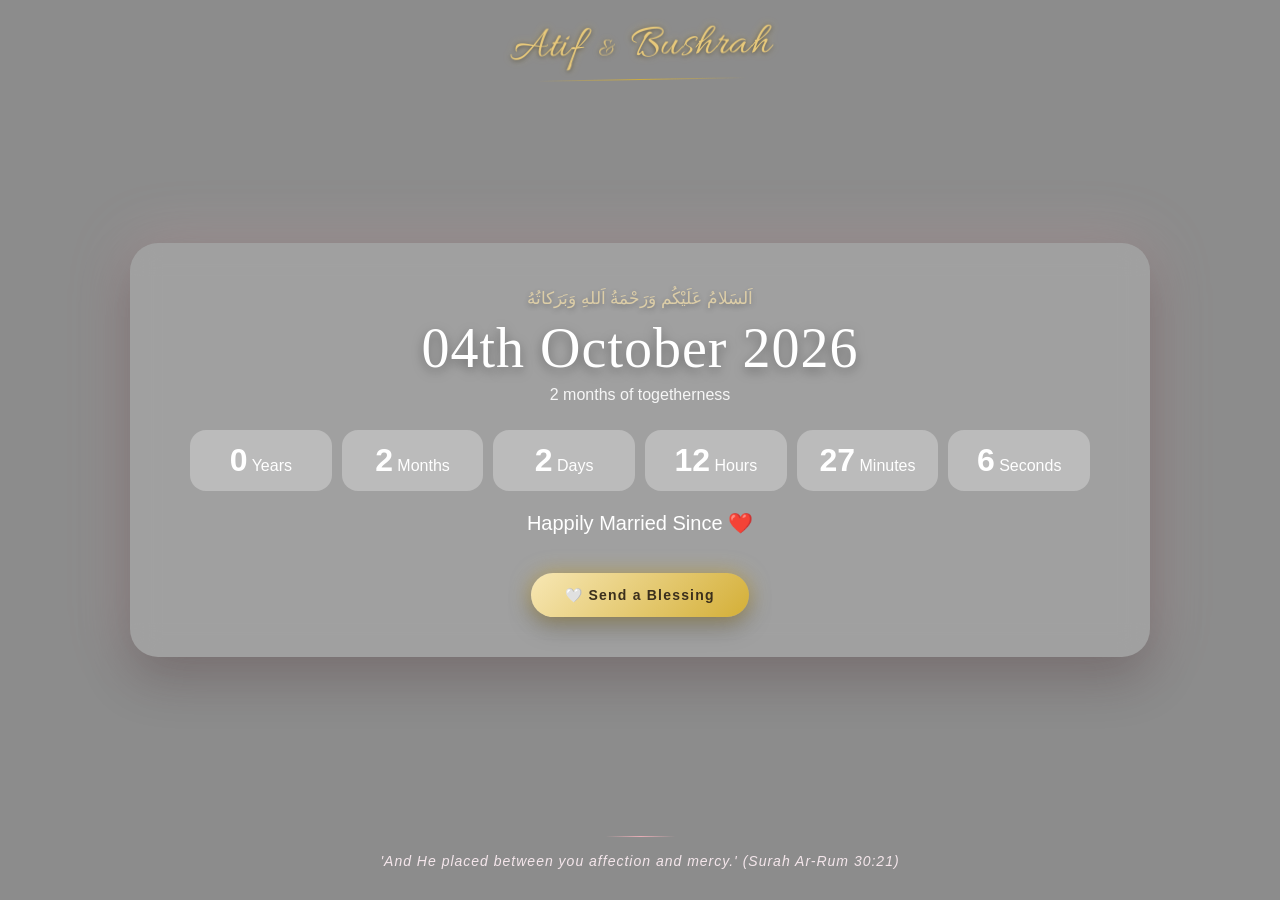
==== index.html @ 03820f4f "Add files via upload" ====
<!doctype html><html lang=en><head><meta charset=UTF-8><title>Atif & Bushrah Wedding</title><meta name=viewport content="width=device-width,initial-scale=1"><link rel=stylesheet href=style.css><link href="https://fonts.googleapis.com/css2?family=Allura&display=swap" rel=stylesheet><link rel=preload href=assets/img1.jpeg as=image><link rel=preload href=assets/img2.jpeg as=image><link rel=preload href=assets/img3.jpeg as=image><link rel=preload href=assets/img4.jpeg as=image></head><body><div class=floating-hearts></div><div class=floating-date>Atif <span class=amp>&</span> Bushrah</div><div class=wedding-wrapper><div class=bg-slider></div><div class=overlay></div><div class=content><div class=card><div class=welcome id=salamText>اَلسَلامُ عَلَيْكُم وَرَحْمَةُ اَللهِ وَبَرَكاتُهُ</div><audio id=salamAudio preload=none><source src=assets/salam.mp3 type=audio/mpeg></audio><div class=names>04th October 2026</div><div class=subtitle id=dynamicSubtitle>Counting down to our big day</div><div class=timer><div class=time-box><span id=years>0</span><label> Years</label></div><div class=time-box><span id=months>0</span><label> Months</label></div><div class=time-box><span id=days>0</span><label> Days</label></div><div class=time-box><span id=hours>0</span><label> Hours</label></div><div class=time-box><span id=minutes>0</span><label> Minutes</label></div><div class=time-box><span id=seconds>0</span><label> Seconds</label></div></div><div class=message id=message></div><div class=anniversary id=anniversary></div><button class=blessing-btn onclick=openBlessingModal()>🤍 Send a Blessing</button><div class=blessing-msg id=blessingMsg></div></div></div><div class=dua id=dua></div></div><script>const weddingDate = new Date(Date.UTC(2026, 9, 3, 18, 30, 0)).getTime();</script><script src=script.js></script><div id=easterEggModal class=easter-modal><div class=easter-header-outside><h2>✨ Oh! You found our secret! ✨</h2><p class=easter-subtitle>A special memory just for us</p></div><div class=easter-modal-content><div class=heart-float-animation></div><div class=easter-question-box><div class=question-icon>💝</div><p class=easter-question>"What is the first gift I gave to Bushrah?"</p><div class=question-hint>(Hint: It was not expensive, but it came straight from my heart.)</div></div><div class=answer-section><input id=easterAnswer placeholder="Type your answer here..." autocomplete=off spellcheck=false><div class=answer-underline></div></div><button id=submitEasterAnswer class=romantic-btn><span class=btn-text>Unlock Our Story</span> <span class=btn-heart>💖</span></button><div id=easterFeedback class=feedback></div></div><div class=easter-footer-outside><p class=love-note>This memory is like a flower - it grows more beautiful with time</p></div></div><div id=storyPage class=story-page><div class=story-bg-animation></div><div class=floating-roses></div><div class=love-beams></div><button class=back-to-home onclick=goBackToMain()><span>← Back to Countdown</span><div class=heart-trail></div></button><div class=story-container><div class=story-header><div class=lovebirds><span class=lovebird-left>🕊️</span><h1 class=story-title>Our Love Story</h1><span class=lovebird-right>🕊️</span></div><p class=story-subtitle>Atif & Bushrah • Forever Begins Here</p></div><div class=timeline-start><div class=timeline-heart>💖</div><div class=start-date>Our Journey Started</div></div><div class=together-date-display><div class=date-box><div class=date-label>Together Since</div><div class=date-main>01<sup>st</sup> August, 2023</div><div class=date-romantic>The day our hearts found home</div></div><div class=love-timer><div class=timer-title>Building Forever, One Moment at a Time</div><div class=timer-display><div class=time-unit><span id=togetherYears class=time-number>0</span> <span class=time-label>Years</span></div><div class=time-separator>&</div><div class=time-unit><span id=togetherMonths class=time-number>0</span> <span class=time-label>Months</span></div><div class=time-separator>•</div><div class=time-unit><span id=togetherDays class=time-number>0</span> <span class=time-label>Days</span></div></div></div></div><div class=memories-timeline><div class="timeline-item first-meeting"><div class=timeline-dot></div><div class=timeline-content><div class=memory-date>August 2023</div><div class=memory-title>The First "Hello"</div><div class=memory-desc>Our story began with a simple message that changed everything.</div><div class=memory-tag>💌 Chapter 1</div></div></div><div class="timeline-item first-gift"><div class=timeline-dot></div><div class=timeline-content><div class=memory-date>August 2023</div><div class=memory-title>The First Gift</div><div class=memory-desc>An eternal rose sealed at the beginning of something big.</div><div class=memory-tag>🌸 Our Secret</div></div></div><div class="timeline-item special-moment"><div class=timeline-dot></div><div class=timeline-content><div class=memory-date>October 2024</div><div class=memory-title>First Yes</div><div class=memory-desc>Her family opened their hearts to me.</div><div class=memory-tag>🌱 Beginning</div></div></div><div class="timeline-item promise"><div class=timeline-dot></div><div class=timeline-content><div class=memory-date>October 2024</div><div class=memory-title>Together We Were Chosen</div><div class=memory-desc>My family welcomed her with warmth.</div><div class=memory-tag>🤍 Acceptance</div></div></div><div class="timeline-item promise"><div class=timeline-dot></div><div class=timeline-content><div class=memory-date>November 2024</div><div class=memory-title>Promises Aligned</div><div class=memory-desc>Two families met, one path was agreed.</div><div class=memory-tag>🔗 Commitment</div></div></div><div class="timeline-item promise"><div class=timeline-dot></div><div class=timeline-content><div class=memory-date>August 2025</div><div class=memory-title>The Date Was Written</div><div class=memory-desc>Saat Nama sealed our forever with a day.</div><div class=memory-tag>✨ Destiny</div></div></div><div class="timeline-item future"><div class=timeline-dot></div><div class=timeline-content><div class=memory-date>October 2026</div><div class=memory-title>Our Forever Beginning</div><div class=memory-desc>The day we become one family, united in love forever</div><div class=memory-tag>👰‍♀️🤵‍♂️ Coming Soon</div></div></div></div><div class=eternal-love><div class=quote-icon>"</div><p class=love-quote>In the garden of my heart, you are the most beautiful flower that will never fade</p><div class=quote-sign>- For My Bushrah</div><div class=floating-petals></div></div><div class=secret-message><p class=secret-text>P.S. That first rose was not just a gift, it was the beginning of everything.</p><div class=secret-heart>💐</div></div></div></div><div id=blessingModal class=blessing-modal><div class=modal-frame><button class=modal-close-btn onclick=closeBlessingModal()><span>×</span></button><div class=modal-header><h2>Share Your Blessings</h2><p class=header-subtitle>Your prayers mean the world to Atif & Bushrah</p></div><div id=blessingFormContainer class=form-container><form id=blessingForm><input type=hidden name=access_key value=98a69e9e-23a7-4af3-9b34-c57251a59801> <input type=hidden name=subject value="New Blessing for Atif & Bushrah 💝"> <input type=hidden name=from_name value="Wedding Website"> <input type=checkbox name=botcheck style=display:none> <input type=hidden name=date id=submissionDate> <input type=hidden name=time id=submissionTime> <input type=hidden name=email value=blessing@atifbushrah.com><div class=form-group><label class=form-label>Your Beautiful Name</label> <input id=blessingName name=name required placeholder="Enter your name..." class=form-input autocomplete=off></div><div class=form-group><label class=form-label>Your Heartfelt Blessing</label> <textarea id=blessingMessage name=message required placeholder="Write your prayer, dua, or blessing here..." maxlength=150 minlength=10 class=form-textarea spellcheck=true></textarea><div class=char-counter><span id=charCount>0</span>/150 characters</div></div><div class=form-actions><button type=button class=btn-secondary onclick=closeBlessingModal()>Cancel</button> <button type=submit class=btn-primary id=submitBlessing>Send Blessing</button></div></form><div id=thankYouMessage class=thank-you-container style=display:none><div class=thank-you-icon>💝</div><h3 class=thank-you-title>Thank You!</h3><p class=thank-you-message>Your blessing has been sent</p><p class=thank-you-submessage>May Allah bless you abundantly</p><p class=countdown-timer>Closing in <span id=countdown>5</span> seconds</p></div></div><div class=modal-footer><p class=footer-note>Your blessing will be cherished forever</p></div></div></div></body></html>
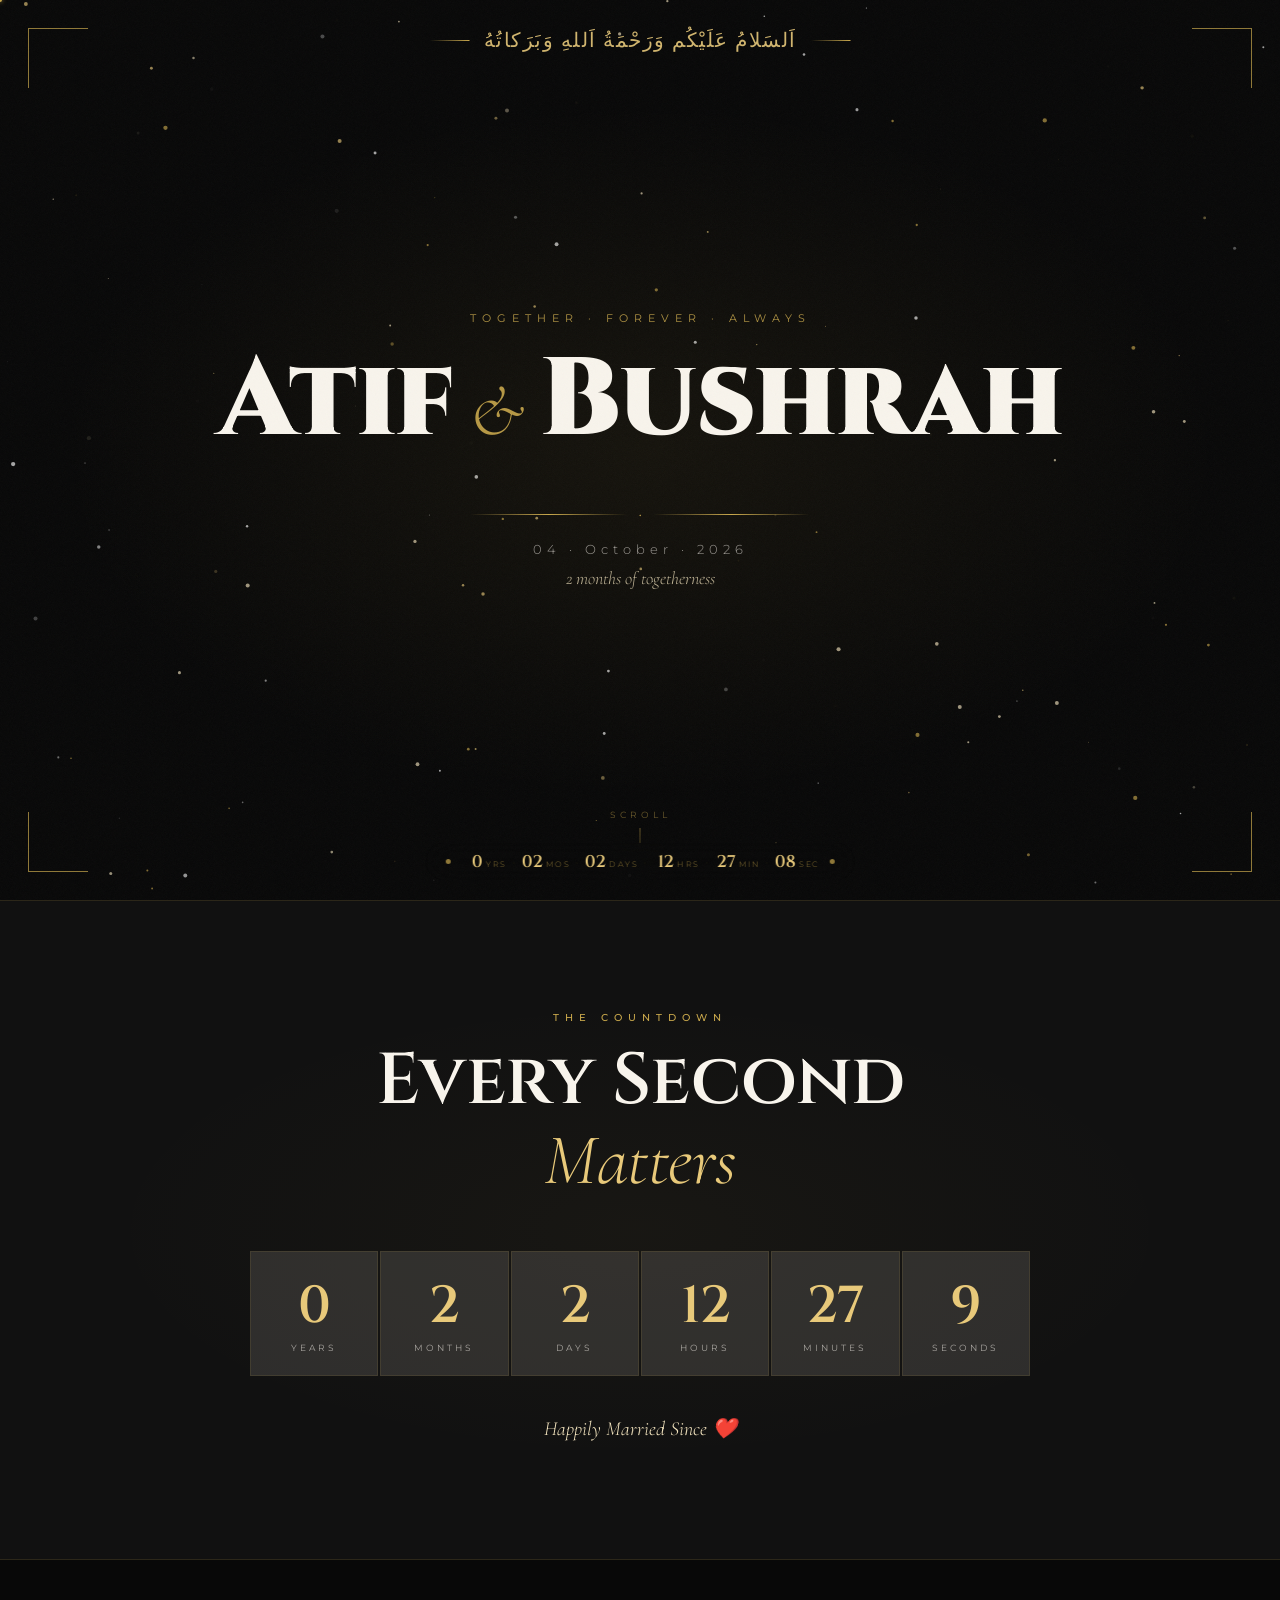
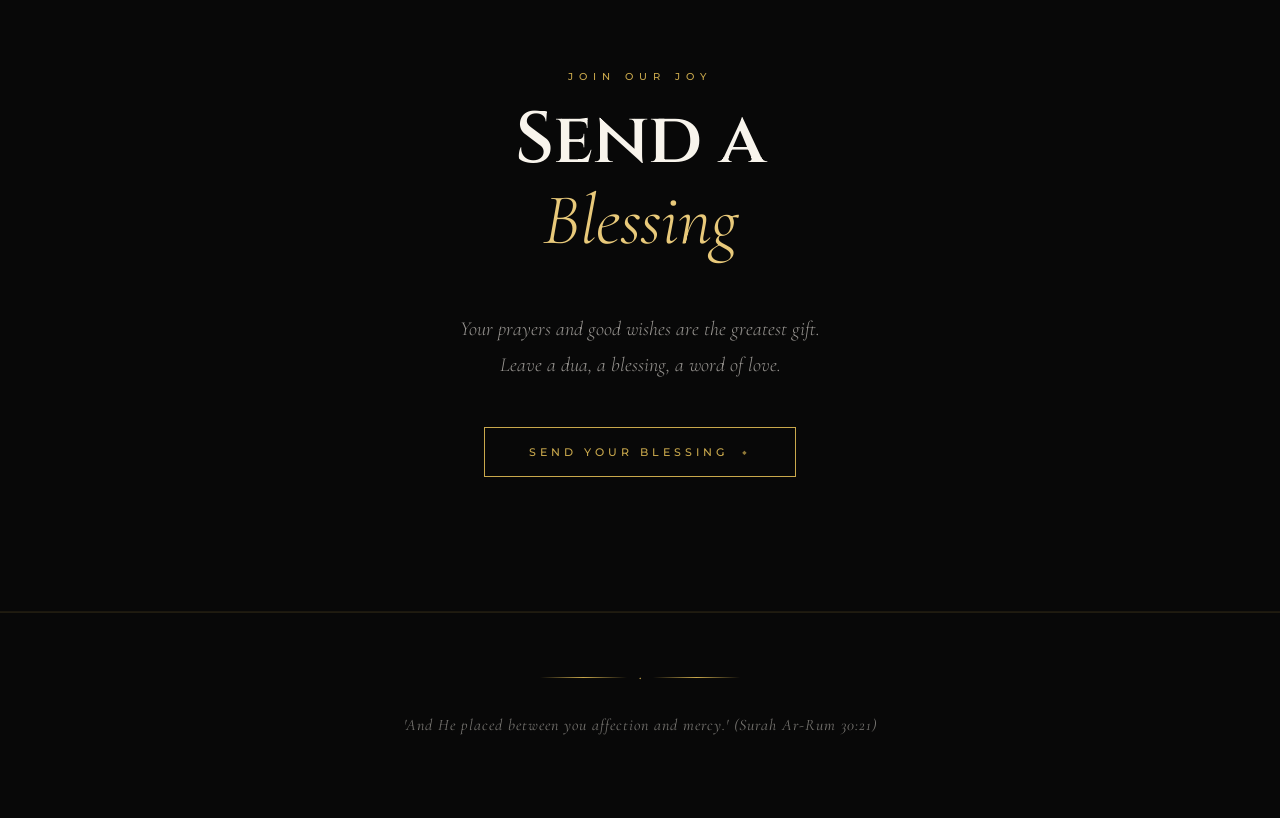
==== commit 0bc7a881: "Add files via upload" ====
--- a/index.html
+++ b/index.html
@@ -1 +1 @@
-<!doctype html><html lang=en><head><meta charset=UTF-8><title>Atif & Bushrah Wedding</title><meta name=viewport content="width=device-width,initial-scale=1"><link rel=stylesheet href=style.css><link href="https://fonts.googleapis.com/css2?family=Allura&display=swap" rel=stylesheet><link rel=preload href=assets/img1.jpeg as=image><link rel=preload href=assets/img2.jpeg as=image><link rel=preload href=assets/img3.jpeg as=image><link rel=preload href=assets/img4.jpeg as=image></head><body><div class=floating-hearts></div><div class=floating-date>Atif <span class=amp>&</span> Bushrah</div><div class=wedding-wrapper><div class=bg-slider></div><div class=overlay></div><div class=content><div class=card><div class=welcome id=salamText>اَلسَلامُ عَلَيْكُم وَرَحْمَةُ اَللهِ وَبَرَكاتُهُ</div><audio id=salamAudio preload=none><source src=assets/salam.mp3 type=audio/mpeg></audio><div class=names>04th October 2026</div><div class=subtitle id=dynamicSubtitle>Counting down to our big day</div><div class=timer><div class=time-box><span id=years>0</span><label> Years</label></div><div class=time-box><span id=months>0</span><label> Months</label></div><div class=time-box><span id=days>0</span><label> Days</label></div><div class=time-box><span id=hours>0</span><label> Hours</label></div><div class=time-box><span id=minutes>0</span><label> Minutes</label></div><div class=time-box><span id=seconds>0</span><label> Seconds</label></div></div><div class=message id=message></div><div class=anniversary id=anniversary></div><button class=blessing-btn onclick=openBlessingModal()>🤍 Send a Blessing</button><div class=blessing-msg id=blessingMsg></div></div></div><div class=dua id=dua></div></div><script>const weddingDate = new Date(Date.UTC(2026, 9, 3, 18, 30, 0)).getTime();</script><script src=script.js></script><div id=easterEggModal class=easter-modal><div class=easter-header-outside><h2>✨ Oh! You found our secret! ✨</h2><p class=easter-subtitle>A special memory just for us</p></div><div class=easter-modal-content><div class=heart-float-animation></div><div class=easter-question-box><div class=question-icon>💝</div><p class=easter-question>"What is the first gift I gave to Bushrah?"</p><div class=question-hint>(Hint: It was not expensive, but it came straight from my heart.)</div></div><div class=answer-section><input id=easterAnswer placeholder="Type your answer here..." autocomplete=off spellcheck=false><div class=answer-underline></div></div><button id=submitEasterAnswer class=romantic-btn><span class=btn-text>Unlock Our Story</span> <span class=btn-heart>💖</span></button><div id=easterFeedback class=feedback></div></div><div class=easter-footer-outside><p class=love-note>This memory is like a flower - it grows more beautiful with time</p></div></div><div id=storyPage class=story-page><div class=story-bg-animation></div><div class=floating-roses></div><div class=love-beams></div><button class=back-to-home onclick=goBackToMain()><span>← Back to Countdown</span><div class=heart-trail></div></button><div class=story-container><div class=story-header><div class=lovebirds><span class=lovebird-left>🕊️</span><h1 class=story-title>Our Love Story</h1><span class=lovebird-right>🕊️</span></div><p class=story-subtitle>Atif & Bushrah • Forever Begins Here</p></div><div class=timeline-start><div class=timeline-heart>💖</div><div class=start-date>Our Journey Started</div></div><div class=together-date-display><div class=date-box><div class=date-label>Together Since</div><div class=date-main>01<sup>st</sup> August, 2023</div><div class=date-romantic>The day our hearts found home</div></div><div class=love-timer><div class=timer-title>Building Forever, One Moment at a Time</div><div class=timer-display><div class=time-unit><span id=togetherYears class=time-number>0</span> <span class=time-label>Years</span></div><div class=time-separator>&</div><div class=time-unit><span id=togetherMonths class=time-number>0</span> <span class=time-label>Months</span></div><div class=time-separator>•</div><div class=time-unit><span id=togetherDays class=time-number>0</span> <span class=time-label>Days</span></div></div></div></div><div class=memories-timeline><div class="timeline-item first-meeting"><div class=timeline-dot></div><div class=timeline-content><div class=memory-date>August 2023</div><div class=memory-title>The First "Hello"</div><div class=memory-desc>Our story began with a simple message that changed everything.</div><div class=memory-tag>💌 Chapter 1</div></div></div><div class="timeline-item first-gift"><div class=timeline-dot></div><div class=timeline-content><div class=memory-date>August 2023</div><div class=memory-title>The First Gift</div><div class=memory-desc>An eternal rose sealed at the beginning of something big.</div><div class=memory-tag>🌸 Our Secret</div></div></div><div class="timeline-item special-moment"><div class=timeline-dot></div><div class=timeline-content><div class=memory-date>October 2024</div><div class=memory-title>First Yes</div><div class=memory-desc>Her family opened their hearts to me.</div><div class=memory-tag>🌱 Beginning</div></div></div><div class="timeline-item promise"><div class=timeline-dot></div><div class=timeline-content><div class=memory-date>October 2024</div><div class=memory-title>Together We Were Chosen</div><div class=memory-desc>My family welcomed her with warmth.</div><div class=memory-tag>🤍 Acceptance</div></div></div><div class="timeline-item promise"><div class=timeline-dot></div><div class=timeline-content><div class=memory-date>November 2024</div><div class=memory-title>Promises Aligned</div><div class=memory-desc>Two families met, one path was agreed.</div><div class=memory-tag>🔗 Commitment</div></div></div><div class="timeline-item promise"><div class=timeline-dot></div><div class=timeline-content><div class=memory-date>August 2025</div><div class=memory-title>The Date Was Written</div><div class=memory-desc>Saat Nama sealed our forever with a day.</div><div class=memory-tag>✨ Destiny</div></div></div><div class="timeline-item future"><div class=timeline-dot></div><div class=timeline-content><div class=memory-date>October 2026</div><div class=memory-title>Our Forever Beginning</div><div class=memory-desc>The day we become one family, united in love forever</div><div class=memory-tag>👰‍♀️🤵‍♂️ Coming Soon</div></div></div></div><div class=eternal-love><div class=quote-icon>"</div><p class=love-quote>In the garden of my heart, you are the most beautiful flower that will never fade</p><div class=quote-sign>- For My Bushrah</div><div class=floating-petals></div></div><div class=secret-message><p class=secret-text>P.S. That first rose was not just a gift, it was the beginning of everything.</p><div class=secret-heart>💐</div></div></div></div><div id=blessingModal class=blessing-modal><div class=modal-frame><button class=modal-close-btn onclick=closeBlessingModal()><span>×</span></button><div class=modal-header><h2>Share Your Blessings</h2><p class=header-subtitle>Your prayers mean the world to Atif & Bushrah</p></div><div id=blessingFormContainer class=form-container><form id=blessingForm><input type=hidden name=access_key value=98a69e9e-23a7-4af3-9b34-c57251a59801> <input type=hidden name=subject value="New Blessing for Atif & Bushrah 💝"> <input type=hidden name=from_name value="Wedding Website"> <input type=checkbox name=botcheck style=display:none> <input type=hidden name=date id=submissionDate> <input type=hidden name=time id=submissionTime> <input type=hidden name=email value=blessing@atifbushrah.com><div class=form-group><label class=form-label>Your Beautiful Name</label> <input id=blessingName name=name required placeholder="Enter your name..." class=form-input autocomplete=off></div><div class=form-group><label class=form-label>Your Heartfelt Blessing</label> <textarea id=blessingMessage name=message required placeholder="Write your prayer, dua, or blessing here..." maxlength=150 minlength=10 class=form-textarea spellcheck=true></textarea><div class=char-counter><span id=charCount>0</span>/150 characters</div></div><div class=form-actions><button type=button class=btn-secondary onclick=closeBlessingModal()>Cancel</button> <button type=submit class=btn-primary id=submitBlessing>Send Blessing</button></div></form><div id=thankYouMessage class=thank-you-container style=display:none><div class=thank-you-icon>💝</div><h3 class=thank-you-title>Thank You!</h3><p class=thank-you-message>Your blessing has been sent</p><p class=thank-you-submessage>May Allah bless you abundantly</p><p class=countdown-timer>Closing in <span id=countdown>5</span> seconds</p></div></div><div class=modal-footer><p class=footer-note>Your blessing will be cherished forever</p></div></div></div></body></html>+<!DOCTYPE html><html lang="en"><head><meta charset="UTF-8"><title>Atif & Bushrah — 04.10.2026</title><meta name="viewport" content="width=device-width, initial-scale=1.0"><link rel="stylesheet" href="style.css"><link href="https://fonts.googleapis.com/css2?family=Cormorant+Garamond:ital,wght@0,300;0,400;0,600;1,300;1,400&family=Cinzel:wght@400;600;900&family=Montserrat:wght@300;400;500&display=swap" rel="stylesheet"></head><body><div class="grain"></div><div class="cursor-ring" id="cursorRing"></div><div class="cursor-dot" id="cursorDot"></div><section class="hero" id="hero"><canvas id="particleCanvas"></canvas><div class="corner corner-tl"></div><div class="corner corner-tr"></div><div class="corner corner-bl"></div><div class="corner corner-br"></div><div class="salam-bar" id="salamText"><span class="salam-line"></span><span class="salam-text">اَلسَلامُ عَلَيْكُم وَرَحْمَةُ اَللهِ وَبَرَكاتُهُ</span><span class="salam-line"></span></div><audio id="salamAudio" preload="none"><source src="assets/salam.mp3" type="audio/mpeg"></audio><div class="hero-content"><p class="hero-eyebrow">Together · Forever · Always</p><div class="hero-names" id="floatingDate"><span class="name-atif">Atif</span><span class="hero-amp">&</span><span class="name-bushrah">Bushrah</span></div><div class="click-hint" id="clickHint"><span class="click-hint-dots"><span class="dot" id="d1"></span><span class="dot" id="d2"></span><span class="dot" id="d3"></span><span class="dot" id="d4"></span><span class="dot" id="d5"></span><span class="dot" id="d6"></span><span class="dot" id="d7"></span></span></div><div class="hero-rule"><span class="rule-line"></span><span class="rule-diamond">◆</span><span class="rule-line"></span></div><p class="hero-date">04 · October · 2026</p><p class="hero-tagline" id="dynamicSubtitle">Counting down to our big day</p></div><div class="scroll-cue"><span class="scroll-cue-text">Scroll</span><span class="scroll-cue-line"></span></div></section><section class="section countdown-section" id="countdownSection"><div class="section-bg-accent"></div><div class="section-inner"><div class="section-label reveal">The Countdown</div><h2 class="section-heading reveal">Every Second<br><em>Matters</em></h2><div class="countdown-grid reveal"><div class="cd-block"><span class="cd-num" id="years">0</span><span class="cd-label">Years</span></div><div class="cd-block"><span class="cd-num" id="months">0</span><span class="cd-label">Months</span></div><div class="cd-block"><span class="cd-num" id="days">0</span><span class="cd-label">Days</span></div><div class="cd-block"><span class="cd-num" id="hours">0</span><span class="cd-label">Hours</span></div><div class="cd-block"><span class="cd-num" id="minutes">0</span><span class="cd-label">Minutes</span></div><div class="cd-block"><span class="cd-num" id="seconds">0</span><span class="cd-label">Seconds</span></div></div><div class="countdown-message reveal" id="message"></div><div class="countdown-anniversary reveal" id="anniversary"></div></div></section><section class="section blessing-section"><div class="section-inner"><div class="section-label reveal">Join Our Joy</div><h2 class="section-heading reveal">Send a<br><em>Blessing</em></h2><p class="blessing-body-text reveal">Your prayers and good wishes are the greatest gift.<br>Leave a dua, a blessing, a word of love.</p><button class="gold-btn reveal" onclick="openBlessingModal()"><span class="gold-btn-text">Send Your Blessing</span><span class="gold-btn-icon">◆</span></button><div class="blessing-confirm" id="blessingMsg"></div></div></section><footer class="site-footer"><div class="footer-rule"><span class="rule-line"></span><span class="rule-diamond">◆</span><span class="rule-line"></span></div><p class="footer-dua" id="dua"></p></footer><div id="easterEggModal" class="easter-modal"><div class="easter-header-outside"><h2>You found our secret</h2><p class="easter-subtitle">A memory kept just for us</p></div><div class="easter-modal-content"><div class="easter-question-box"><div class="question-icon">◆</div><p class="easter-question">"What is the first gift I gave to Bushrah?"</p><div class="question-hint">It was not expensive, but it came straight from my heart.</div></div><div class="answer-section"><input type="text" id="easterAnswer" placeholder="your answer..." autocomplete="off" spellcheck="false"><div class="answer-underline"></div></div><button id="submitEasterAnswer" class="romantic-btn"><span class="btn-text">Unlock Our Story</span><span class="btn-heart">◈</span></button><div id="easterFeedback" class="feedback"></div></div><div class="easter-footer-outside"><p class="love-note">This memory is like a flower — it grows more beautiful with time</p></div></div><div id="storyPage" class="story-page"><div class="story-bg-animation"></div><button class="back-to-home" onclick="goBackToMain()"> ← Back </button><div class="story-container"><div class="story-header"><div class="hero-rule" style="max-width:160px;margin:0 auto 24px;"><span class="rule-line"></span><span class="rule-diamond">◆</span><span class="rule-line"></span></div><h1 class="story-title">Our Story</h1><p class="story-subtitle">Atif & Bushrah &nbsp;·&nbsp; Written in the stars</p></div><div class="timeline-start"><span class="rule-line" style="width:60px"></span><div class="start-date">The Journey</div><span class="rule-line" style="width:60px;background:linear-gradient(to left,transparent,var(--gold))"></span></div><div class="together-date-display"><div class="date-box"><div class="date-label">Together Since</div><div class="date-main">01 August, 2023</div><div class="date-romantic">The day our hearts found home</div></div><div class="love-timer"><div class="timer-title">Building Forever, One Moment at a Time</div><div class="timer-display"><div class="time-unit"><span id="togetherYears" class="time-number">0</span><span class="time-label">Years</span></div><div class="time-separator">&</div><div class="time-unit"><span id="togetherMonths" class="time-number">0</span><span class="time-label">Months</span></div><div class="time-separator">·</div><div class="time-unit"><span id="togetherDays" class="time-number">0</span><span class="time-label">Days</span></div></div></div></div><div class="memories-timeline"><div class="timeline-item"><div class="timeline-dot"></div><div class="timeline-content"><div class="memory-date">August 2023</div><div class="memory-title">The First "Hello"</div><div class="memory-desc">Our story began with a simple message that changed everything.</div><div class="memory-tag">Chapter I</div></div></div><div class="timeline-item"><div class="timeline-dot"></div><div class="timeline-content"><div class="memory-date">August 2023</div><div class="memory-title">The First Gift</div><div class="memory-desc">An eternal rose sealed at the beginning of something big.</div><div class="memory-tag">Our Secret</div></div></div><div class="timeline-item"><div class="timeline-dot"></div><div class="timeline-content"><div class="memory-date">October 2024</div><div class="memory-title">First Yes</div><div class="memory-desc">Her family opened their hearts to me.</div><div class="memory-tag">Beginning</div></div></div><div class="timeline-item"><div class="timeline-dot"></div><div class="timeline-content"><div class="memory-date">October 2024</div><div class="memory-title">Together We Were Chosen</div><div class="memory-desc">My family welcomed her with warmth.</div><div class="memory-tag">Acceptance</div></div></div><div class="timeline-item"><div class="timeline-dot"></div><div class="timeline-content"><div class="memory-date">November 2024</div><div class="memory-title">Promises Aligned</div><div class="memory-desc">Two families met, one path was agreed.</div><div class="memory-tag">Commitment</div></div></div><div class="timeline-item"><div class="timeline-dot"></div><div class="timeline-content"><div class="memory-date">August 2025</div><div class="memory-title">The Date Was Written</div><div class="memory-desc">Saat Nama sealed our forever with a day.</div><div class="memory-tag">Destiny</div></div></div><div class="timeline-item"><div class="timeline-dot"></div><div class="timeline-content"><div class="memory-date">October 2026</div><div class="memory-title">Our Forever Beginning</div><div class="memory-desc">The day we become one family, united in love forever.</div><div class="memory-tag">Coming Soon</div></div></div></div><div class="eternal-love"><div class="quote-icon">"</div><p class="love-quote">In the garden of my heart, you are the most beautiful flower that will never fade</p><div class="quote-sign">- For My Bushrah</div></div><div class="secret-message"><p class="secret-text">P.S. That first rose was not just a gift, it was the beginning of everything.</p><div class="secret-heart">💐</div></div></div></div><div id="blessingModal" class="blessing-modal"><div class="modal-frame"><button class="modal-close-btn" onclick="closeBlessingModal()"><span>×</span></button><div class="modal-header"><h2>Share Your Blessings</h2><p class="header-subtitle">Your prayers mean the world to Atif & Bushrah</p></div><div id="blessingFormContainer" class="form-container"><form id="blessingForm"><input type="hidden" name="access_key" value="98a69e9e-23a7-4af3-9b34-c57251a59801"><input type="hidden" name="subject" value="New Blessing for Atif & Bushrah 💝"><input type="hidden" name="from_name" value="Wedding Website"><input type="checkbox" name="botcheck" style="display:none"><input type="hidden" name="date" id="submissionDate"><input type="hidden" name="time" id="submissionTime"><input type="hidden" name="email" value="blessing@atifbushrah.com"><div class="form-group"><label class="form-label">Your Beautiful Name</label><input type="text" id="blessingName" name="name" required placeholder="Enter your name..." class="form-input" autocomplete="off"></div><div class="form-group"><label class="form-label">Your Heartfelt Blessing</label><textarea id="blessingMessage" name="message" required placeholder="Write your prayer, dua, or blessing here..." maxlength="150" minlength="10" class="form-textarea" spellcheck="true"></textarea><div class="char-counter"><span id="charCount">0</span>/150 characters</div></div><div class="form-actions"><button type="button" class="btn-secondary" onclick="closeBlessingModal()">Cancel</button><button type="submit" class="btn-primary" id="submitBlessing">Send Blessing</button></div></form><div id="thankYouMessage" class="thank-you-container" style="display:none"><div class="thank-you-icon">💝</div><h3 class="thank-you-title">Thank You!</h3><p class="thank-you-message">Your blessing has been sent</p><p class="thank-you-submessage">May Allah bless you abundantly</p><p class="countdown-timer">Closing in <span id="countdown">5</span> seconds</p></div></div><div class="modal-footer"><p class="footer-note">Your blessing will be cherished forever</p></div></div></div><div class="sticky-bar" id="stickyBar"><div class="sticky-bar-inner"><span class="sticky-dot"></span><div class="sticky-units"><div class="sticky-unit"><span class="sticky-num" id="b-years">0</span><span class="sticky-lbl">Yrs</span></div><span class="sticky-sep">·</span><div class="sticky-unit"><span class="sticky-num" id="b-months">0</span><span class="sticky-lbl">Mos</span></div><span class="sticky-sep">·</span><div class="sticky-unit"><span class="sticky-num" id="b-days">0</span><span class="sticky-lbl">Days</span></div><span class="sticky-sep">·</span><div class="sticky-unit"><span class="sticky-num" id="b-hours">0</span><span class="sticky-lbl">Hrs</span></div><span class="sticky-sep">·</span><div class="sticky-unit"><span class="sticky-num" id="b-minutes">0</span><span class="sticky-lbl">Min</span></div><span class="sticky-sep">·</span><div class="sticky-unit"><span class="sticky-num" id="b-seconds">0</span><span class="sticky-lbl">Sec</span></div></div><span class="sticky-dot"></span><span class="sticky-label" id="b-label" style="display:none"></span></div></div><script> const weddingDate = new Date(Date.UTC(2026, 9, 3, 18, 30, 0)).getTime(); (function() { const ring = document.getElementById('cursorRing'); const dot = document.getElementById('cursorDot'); let rx = -100, ry = -100, mx = -100, my = -100; document.addEventListener('mousemove', e => { mx = e.clientX; my = e.clientY; dot.style.left = mx + 'px'; dot.style.top = my + 'px'; spawnPetal(mx, my); }); function animRing() { rx += (mx - rx) * 0.13; ry += (my - ry) * 0.13; ring.style.left = rx + 'px'; ring.style.top = ry + 'px'; requestAnimationFrame(animRing); } animRing(); document.addEventListener('mouseover', e => { if (e.target.closest('a,button,[onclick],input,textarea,label,select,.hero-names,.gold-btn,.back-to-home,.salam-bar')) document.body.classList.add('cursor-hover'); }); document.addEventListener('mouseout', e => { if (e.target.closest('a,button,[onclick],input,textarea,label,select,.hero-names,.gold-btn,.back-to-home,.salam-bar')) document.body.classList.remove('cursor-hover'); }); document.addEventListener('mousedown', () => document.body.classList.add('cursor-click')); document.addEventListener('mouseup', () => document.body.classList.remove('cursor-click')); document.addEventListener('mouseleave',() => { ring.style.opacity='0'; dot.style.opacity='0'; }); document.addEventListener('mouseenter',() => { ring.style.opacity='1'; dot.style.opacity='1'; }); const sparks = ['✦','✧','·','◆','◇','✦','·']; let lastSpark = 0; function spawnPetal(x, y) { const now = Date.now(); if (now - lastSpark < 85) return; lastSpark = now; const el = document.createElement('span'); el.className = 'cursor-petal'; el.textContent = sparks[Math.floor(Math.random() * sparks.length)]; el.style.left = (x + (Math.random()-0.5)*12) + 'px'; el.style.top = (y + (Math.random()-0.5)*12) + 'px'; el.style.color = Math.random()>0.4 ? 'rgba(201,168,76,0.7)' : 'rgba(245,230,192,0.5)'; el.style.fontSize = (8 + Math.random()*6) + 'px'; document.body.appendChild(el); setTimeout(() => el.remove(), 1200); } })(); const revealObs = new IntersectionObserver(entries => { entries.forEach(e => { if (e.isIntersecting) { e.target.classList.add('revealed'); revealObs.unobserve(e.target); }}); }, { threshold: 0.15 }); document.querySelectorAll('.reveal').forEach(el => revealObs.observe(el)); (function() { const canvas = document.getElementById('particleCanvas'); const ctx = canvas.getContext('2d'); let W, H; function resize() { W = canvas.width = canvas.offsetWidth; H = canvas.height = canvas.offsetHeight; } window.addEventListener('resize', resize); resize(); const COLORS = ['rgba(201,168,76,','rgba(232,201,122,','rgba(245,230,192,','rgba(255,255,255,']; function rand(a,b){return a+Math.random()*(b-a);} function Particle() { this.reset = function() { this.x=rand(0,W); this.y=rand(0,H); this.r=rand(0.4,2.2); this.vx=rand(-0.18,0.18); this.vy=rand(-0.35,-0.08); this.life=0; this.max=rand(180,420); this.col=COLORS[Math.floor(Math.random()*COLORS.length)]; this.twinkle=Math.random()>0.6; this.tOffset=rand(0,Math.PI*2); }; this.reset(); this.life=rand(0,this.max); } const particles=[]; for(let i=0;i<160;i++) particles.push(new Particle()); let frame=0; function draw() { ctx.clearRect(0,0,W,H); frame++; particles.forEach(p => { p.life++; if(p.life>p.max){p.reset();return;} const prog=p.life/p.max; let alpha=prog<0.15?prog/0.15:prog>0.75?1-(prog-0.75)/0.25:1; if(p.twinkle) alpha*=0.5+0.5*Math.sin(frame*0.07+p.tOffset); alpha=Math.max(0,Math.min(0.85,alpha))*0.75; p.x+=p.vx; p.y+=p.vy; ctx.beginPath(); ctx.arc(p.x,p.y,p.r,0,Math.PI*2); ctx.fillStyle=p.col+alpha+')'; ctx.fill(); }); requestAnimationFrame(draw); } draw(); })(); (function() { const names = document.getElementById('floatingDate'); const hint = document.getElementById('clickHint'); const dots = document.querySelectorAll('.dot'); let count = 0, timer; names.addEventListener('click', () => { if (count === 0) hint.classList.add('visible'); clearTimeout(timer); count++; dots.forEach((d,i) => d.classList.toggle('lit', i < count)); if (count >= 7) { dots.forEach(d => d.classList.add('lit','burst')); setTimeout(() => { hint.classList.remove('visible'); dots.forEach(d => d.classList.remove('lit','burst')); count = 0; if (typeof triggerEasterEgg === 'function') triggerEasterEgg(); }, 400); return; } timer = setTimeout(() => { count = 0; hint.classList.remove('visible'); dots.forEach(d => d.classList.remove('lit')); }, 3000); }); })(); (function() { const bar = document.getElementById('stickyBar'); const bYears = document.getElementById('b-years'); const bMonths = document.getElementById('b-months'); const bDays = document.getElementById('b-days'); const bHours = document.getElementById('b-hours'); const bMinutes = document.getElementById('b-minutes'); const bSeconds = document.getElementById('b-seconds'); const bLabel = document.getElementById('b-label'); const WEDDING = new Date(Date.UTC(2026,9,3,18,30,0)); function pad(n){ return String(Math.floor(n)).padStart(2,'0'); } let lastSec = -1; function updateBar() { const now = new Date(); const diff = typeof calculateDiff === 'function' ? calculateDiff(now, WEDDING) : null; if (!diff) return; bYears.textContent = diff.years; bMonths.textContent = pad(diff.months); bDays.textContent = pad(diff.days); bHours.textContent = pad(diff.hours); bMinutes.textContent = pad(diff.minutes); if (diff.seconds !== lastSec) { bSeconds.textContent = pad(diff.seconds); bSeconds.classList.add('tick'); setTimeout(() => bSeconds.classList.remove('tick'), 250); lastSec = diff.seconds; } } window.addEventListener('load', () => { updateBar(); setInterval(updateBar, 1000); }); let cdVisible = false, overlayOpen = false; new IntersectionObserver(entries => { cdVisible = entries[0].isIntersecting; toggleBar(); }, { threshold: 0.05 }).observe(document.getElementById('countdownSection')); ['easterEggModal','storyPage','blessingModal'].forEach(id => { const el = document.getElementById(id); if (!el) return; new MutationObserver(() => { overlayOpen = ['easterEggModal','storyPage','blessingModal'].some(oid => { const o = document.getElementById(oid); return o && o.style.display && o.style.display !== 'none'; }); toggleBar(); }).observe(el, { attributes: true, attributeFilter: ['style'] }); }); function toggleBar() { bar.classList.toggle('visible', !cdVisible && !overlayOpen); } })();</script><script src="script.js"></script></body></html>
--- a/style.css
+++ b/style.css
@@ -0,0 +1 @@
+@import url(https://fonts.googleapis.com/css2?family=Cormorant+Garamond:ital,wght@0,300;0,400;0,600;1,300;1,400&family=Cinzel:wght@400;600;900&family=Montserrat:wght@300;400;500&display=swap);:root{--black:#080808;--black-2:#111111;--black-3:#1a1a1a;--gold:#c9a84c;--gold-light:#e8c97a;--gold-pale:#f5e6c0;--gold-dim:rgba(201,168,76,0.18);--white:#f8f4ec;--white-dim:rgba(248,244,236,0.6);--white-faint:rgba(248,244,236,0.12);--f-display:'Cinzel', serif;--f-body:'Cormorant Garamond', serif;--f-label:'Montserrat', sans-serif}*,*::before,*::after{box-sizing:border-box;margin:0;padding:0}html{scroll-behavior:smooth}body{background:var(--black);color:var(--white);font-family:var(--f-body);overflow-x:hidden;cursor:none}.grain{position:fixed;inset:0;z-index:9998;pointer-events:none;opacity:.035;background-image:url("data:image/svg+xml,%3Csvg viewBox='0 0 512 512' xmlns='http://www.w3.org/2000/svg'%3E%3Cfilter id='n'%3E%3CfeTurbulence type='fractalNoise' baseFrequency='0.75' numOctaves='4' stitchTiles='stitch'/%3E%3C/filter%3E%3Crect width='100%25' height='100%25' filter='url(%23n)'/%3E%3C/svg%3E");background-size:200px 200px}*,*::before,*::after{cursor:none!important}.cursor-ring{position:fixed;width:22px;height:22px;border:1px solid rgb(201 168 76 / .75);border-radius:50%;transform:translate(-50%,-50%);pointer-events:none;z-index:2147483647;transition:border-color 0.2s ease,background 0.2s ease,transform 0.1s ease}.cursor-dot{position:fixed;width:4px;height:4px;background:var(--gold);border-radius:50%;transform:translate(-50%,-50%);pointer-events:none;z-index:2147483647;box-shadow:0 0 5px rgb(201 168 76 / .9)}body.cursor-hover .cursor-ring{border-color:var(--gold);background:rgb(201 168 76 / .08)}body.cursor-click .cursor-ring{transform:translate(-50%,-50%) scale(.75);border-color:var(--gold-light);background:rgb(201 168 76 / .18)}.cursor-petal{position:fixed;pointer-events:none;z-index:2147483646;opacity:0;transform:translate(-50%,-50%);animation:petalFade 1.1s ease forwards;user-select:none}@keyframes petalFade{0%{opacity:.75;transform:translate(-50%,-50%) scale(1) rotate(0deg)}100%{opacity:0;transform:translate(-50%,calc(-50% - 36px)) scale(.3) rotate(160deg)}}@media (hover:none){*{cursor:auto!important}.cursor-ring,.cursor-dot{display:none!important}}.hero{position:relative;width:100%;height:100svh;min-height:600px;display:flex;flex-direction:column;justify-content:center;align-items:center;overflow:hidden;background:var(--black)}#particleCanvas{position:absolute;inset:0;width:100%;height:100%;z-index:0;pointer-events:none}.hero::before{content:'';position:absolute;inset:0;z-index:1;background:radial-gradient(ellipse 65% 55% at 50% 50%,rgb(201 168 76 / .07) 0%,transparent 70%);pointer-events:none}.corner{position:absolute;width:60px;height:60px;z-index:3;pointer-events:none;opacity:.7}.corner::before,.corner::after{content:'';position:absolute;background:var(--gold)}.corner::before{width:100%;height:1px}.corner::after{width:1px;height:100%}.corner-tl{top:28px;left:28px}.corner-tl::before{top:0;left:0}.corner-tl::after{top:0;left:0}.corner-tr{top:28px;right:28px}.corner-tr::before{top:0;right:0}.corner-tr::after{top:0;right:0}.corner-bl{bottom:28px;left:28px}.corner-bl::before{bottom:0;left:0}.corner-bl::after{bottom:0;left:0}.corner-br{bottom:28px;right:28px}.corner-br::before{bottom:0;right:0}.corner-br::after{bottom:0;right:0}.salam-bar{position:absolute;top:28px;left:50%;transform:translateX(-50%);z-index:4;display:flex;align-items:center;gap:14px;cursor:pointer;user-select:none;animation:fadeDown 1s ease 0.3s both;white-space:nowrap;padding:0 80px}.salam-text{font-family:var(--f-body);font-size:20px;color:var(--gold-light);letter-spacing:1.5px;opacity:.9;transition:opacity 0.3s}.salam-bar:hover .salam-text{opacity:1}.salam-line{display:inline-block;height:1px;width:40px;background:linear-gradient(to right,transparent,var(--gold));flex-shrink:0}.salam-line+.salam-line{background:linear-gradient(to left,transparent,var(--gold))}.salam-bar.glow .salam-text{text-shadow:0 0 12px rgb(201 168 76 / .8)}@keyframes fadeDown{from{opacity:0;transform:translateX(-50%) translateY(-10px)}to{opacity:1;transform:translateX(-50%) translateY(0)}}.hero-content{position:relative;z-index:3;text-align:center;padding:0 24px;animation:heroReveal 1.4s cubic-bezier(.16,1,.3,1) 0.2s both}@keyframes heroReveal{from{opacity:0;transform:translateY(40px)}to{opacity:1;transform:translateY(0)}}.hero-eyebrow{font-family:var(--f-label);font-size:11px;font-weight:400;letter-spacing:6px;text-transform:uppercase;color:var(--gold);margin-bottom:24px;opacity:.85}.hero-names{display:flex;align-items:baseline;justify-content:center;gap:16px;flex-wrap:wrap;cursor:pointer;user-select:none}.name-atif,.name-bushrah{font-family:var(--f-display);font-weight:900;font-size:clamp(52px, 11vw, 110px);line-height:.95;color:var(--white);letter-spacing:-1px;transition:color 0.3s ease,text-shadow 0.3s ease}.hero-names:hover .name-atif,.hero-names:hover .name-bushrah{color:var(--gold-light);text-shadow:0 0 60px rgb(201 168 76 / .35)}.hero-names:active .name-atif,.hero-names:active .name-bushrah{color:var(--gold);text-shadow:0 0 40px rgb(201 168 76 / .6)}.hero-amp{font-family:var(--f-body);font-style:italic;font-size:clamp(36px, 6vw, 72px);color:var(--gold);font-weight:300;line-height:1;opacity:.9}.click-hint{height:20px;margin-top:14px;display:flex;justify-content:center;align-items:center;opacity:0;transform:translateY(6px);transition:opacity 0.4s ease,transform 0.4s ease;pointer-events:none}.click-hint.visible{opacity:1;transform:translateY(0)}.click-hint-dots{display:flex;gap:8px;align-items:center}.dot{width:7px;height:7px;border-radius:50%;border:1px solid rgb(201 168 76 / .45);background:#fff0;transition:background 0.2s ease,border-color 0.2s ease,transform 0.2s ease,box-shadow 0.2s ease}.dot.lit{background:var(--gold);border-color:var(--gold);box-shadow:0 0 8px rgb(201 168 76 / .7);transform:scale(1.25)}.dot.burst{background:var(--gold-light);box-shadow:0 0 16px rgb(232 201 122);transform:scale(1.5)}.hero-rule{display:flex;align-items:center;justify-content:center;gap:12px;margin:22px auto;max-width:340px}.rule-line{flex:1;height:1px;background:linear-gradient(to right,transparent,var(--gold),transparent)}.rule-diamond{font-size:8px;color:var(--gold)}.hero-date{font-family:var(--f-label);font-size:13px;font-weight:300;letter-spacing:5px;color:var(--white-dim);margin-bottom:10px}.hero-tagline{font-family:var(--f-body);font-style:italic;font-size:18px;color:var(--gold-pale);opacity:.75;font-weight:300}.scroll-cue{position:absolute;bottom:32px;left:50%;transform:translateX(-50%);z-index:4;display:flex;flex-direction:column;align-items:center;gap:8px;opacity:.5;animation:fadeUp 1s ease 2s both}.scroll-cue-text{font-family:var(--f-label);font-size:9px;letter-spacing:4px;text-transform:uppercase;color:var(--gold)}.scroll-cue-line{width:1px;height:40px;background:linear-gradient(to bottom,var(--gold),transparent);animation:scrollPulse 2s ease-in-out infinite}@keyframes scrollPulse{0%,100%{transform:scaleY(1);opacity:.5}50%{transform:scaleY(1.3);opacity:1}}@keyframes fadeUp{from{opacity:0;transform:translateX(-50%) translateY(10px)}to{opacity:.5;transform:translateX(-50%) translateY(0)}}.section{position:relative;padding:110px 24px;overflow:hidden}.section-inner{max-width:860px;margin:0 auto;text-align:center;position:relative;z-index:2}.section-label{font-family:var(--f-label);font-size:10px;font-weight:500;letter-spacing:6px;text-transform:uppercase;color:var(--gold);margin-bottom:18px;display:block}.section-heading{font-family:var(--f-display);font-size:clamp(38px, 7vw, 72px);font-weight:600;line-height:1.1;color:var(--white);margin-bottom:50px;letter-spacing:-.5px}.section-heading em{font-family:var(--f-body);font-style:italic;font-weight:300;color:var(--gold-light)}.reveal{opacity:0;transform:translateY(32px);transition:opacity 0.85s cubic-bezier(.16,1,.3,1),transform 0.85s cubic-bezier(.16,1,.3,1)}.reveal.revealed{opacity:1;transform:translateY(0)}.reveal:nth-child(2){transition-delay:0.1s}.reveal:nth-child(3){transition-delay:0.2s}.reveal:nth-child(4){transition-delay:0.3s}.reveal:nth-child(5){transition-delay:0.4s}.countdown-section{background:var(--black-2);border-top:1px solid rgb(201 168 76 / .15);border-bottom:1px solid rgb(201 168 76 / .15)}.section-bg-accent{position:absolute;inset:0;background:radial-gradient(ellipse 60% 50% at 50% 50%,rgb(201 168 76 / .04) 0%,transparent 70%);pointer-events:none}.countdown-grid{display:grid;grid-template-columns:repeat(6,1fr);gap:2px;margin-bottom:40px;max-width:780px;margin-left:auto;margin-right:auto}.cd-block{display:flex;flex-direction:column;align-items:center;padding:28px 10px 22px;background:var(--white-faint);border:1px solid rgb(201 168 76 / .12);position:relative;transition:background 0.3s ease,border-color 0.3s ease}.cd-block:hover{background:rgb(201 168 76 / .08);border-color:rgb(201 168 76 / .35)}.cd-block::after{content:'';position:absolute;top:0;left:0;right:0;height:2px;background:linear-gradient(to right,transparent,var(--gold),transparent);opacity:0;transition:opacity 0.3s}.cd-block:hover::after{opacity:1}.cd-num{font-family:var(--f-display);font-size:clamp(28px, 5vw, 52px);font-weight:600;color:var(--gold-light);line-height:1;display:block;letter-spacing:-1px}.cd-label{font-family:var(--f-label);font-size:9px;letter-spacing:3px;text-transform:uppercase;color:var(--white-dim);margin-top:10px;display:block}.countdown-message{font-family:var(--f-body);font-size:20px;font-style:italic;color:var(--gold-pale);margin-bottom:8px;font-weight:300}.countdown-anniversary{font-family:var(--f-label);font-size:13px;letter-spacing:2px;color:var(--white-dim)}.dua-strip{margin-top:40px;padding-top:28px;border-top:1px solid rgb(201 168 76 / .15);font-family:var(--f-body);font-style:italic;font-size:16px;color:rgb(248 244 236 / .55);letter-spacing:1px;line-height:1.9}.blessing-section{background:var(--black);border-bottom:1px solid rgb(201 168 76 / .1)}.blessing-body-text{font-family:var(--f-body);font-size:20px;font-weight:300;line-height:1.8;color:var(--white-dim);margin-bottom:44px;font-style:italic}.gold-btn{display:inline-flex;align-items:center;gap:14px;padding:17px 44px;background:#fff0;border:1px solid var(--gold);color:var(--gold);cursor:pointer;font-family:var(--f-label);font-size:11px;font-weight:500;letter-spacing:4px;text-transform:uppercase;transition:all 0.4s ease;position:relative;overflow:hidden}.gold-btn::before{content:'';position:absolute;inset:0;background:var(--gold);transform:scaleX(0);transform-origin:left;transition:transform 0.4s cubic-bezier(.16,1,.3,1);z-index:0}.gold-btn:hover::before{transform:scaleX(1)}.gold-btn:hover{color:var(--black)}.gold-btn-text,.gold-btn-icon{position:relative;z-index:1}.gold-btn-icon{font-size:8px;opacity:.7}.blessing-confirm{margin-top:24px;font-family:var(--f-body);font-style:italic;font-size:16px;color:var(--gold);opacity:0;transition:opacity 1.6s ease}.site-footer{background:var(--black);padding:60px 24px 50px;text-align:center;border-top:1px solid rgb(201 168 76 / .12)}.footer-rule{display:flex;align-items:center;justify-content:center;gap:12px;max-width:200px;margin:0 auto 28px}.footer-dua{font-family:var(--f-body);font-style:italic;font-size:16px;color:rgb(248 244 236 / .45);letter-spacing:1px;line-height:1.9;margin-bottom:28px;max-width:600px;margin-left:auto;margin-right:auto}.easter-modal{display:none;position:fixed;inset:0;background:rgb(4 4 4 / .97);z-index:99999;flex-direction:column;justify-content:center;align-items:center;gap:24px;padding:24px;overflow:hidden;animation:modalAppear 0.7s cubic-bezier(.16,1,.3,1) both}.easter-modal::before{content:'';position:absolute;inset:0;background:radial-gradient(ellipse 60% 50% at 50% 50%,rgb(201 168 76 / .06) 0%,transparent 70%);pointer-events:none}@keyframes modalAppear{from{opacity:0;transform:scale(.97)}to{opacity:1;transform:scale(1)}}.easter-header-outside{text-align:center;max-width:560px;width:100%;flex-shrink:0}.easter-header-outside h2{font-family:var(--f-display);font-size:36px;font-weight:600;color:var(--gold-light);margin:0 0 8px;letter-spacing:1px;animation:goldGlow 2.5s ease-in-out infinite alternate}@keyframes goldGlow{from{text-shadow:0 0 20px rgb(201 168 76 / .3)}to{text-shadow:0 0 40px rgb(201 168 76 / .7),0 0 80px rgb(201 168 76 / .2)}}.easter-header-outside .easter-subtitle{font-family:var(--f-label);color:rgb(248 244 236 / .4);font-size:11px;letter-spacing:4px;text-transform:uppercase}.easter-modal-content{background:var(--black-2);border:1px solid rgb(201 168 76 / .22);border-radius:4px;padding:44px 40px;width:90%;max-width:480px;text-align:center;position:relative;z-index:2;display:flex;flex-direction:column;gap:28px;max-height:90vh;overflow-y:auto;scrollbar-width:none;box-shadow:0 0 0 1px rgb(201 168 76 / .06),0 40px 80px rgb(0 0 0 / .8),inset 0 1px 0 rgb(201 168 76 / .12)}.easter-modal-content::-webkit-scrollbar{display:none}.easter-modal-content::before{content:'';position:absolute;top:0;left:0;right:0;height:2px;background:linear-gradient(90deg,transparent,var(--gold),transparent)}.heart-float-animation{display:none}.easter-question-box{background:rgb(201 168 76 / .04);border:1px solid rgb(201 168 76 / .14);border-radius:2px;padding:28px 24px;position:relative}.easter-question-box::before{content:'◆';position:absolute;top:-9px;left:50%;transform:translateX(-50%);font-size:10px;color:var(--gold);background:var(--black-2);padding:0 8px}.question-icon{font-family:var(--f-display);font-size:28px;margin-bottom:14px;color:var(--gold);opacity:.7;animation:gentlePulse 2.5s ease-in-out infinite}@keyframes gentlePulse{0%,100%{transform:scale(1)}50%{transform:scale(1.08)}}.easter-question{font-family:var(--f-body);font-style:italic;color:var(--white);font-size:21px;margin:10px 0 8px;line-height:1.5;font-weight:300}.question-hint{font-family:var(--f-label);color:rgb(201 168 76 / .55);font-size:11px;letter-spacing:1px;margin-top:10px}.answer-section{position:relative}#easterAnswer{width:100%;background:#fff0;border:none;border-bottom:1px solid rgb(201 168 76 / .28);color:var(--white);font-size:22px;padding:14px 0;text-align:center;outline:none;font-family:var(--f-display);font-weight:400;letter-spacing:2px;transition:border-color 0.3s}#easterAnswer::placeholder{color:rgb(248 244 236 / .2);font-style:italic;font-family:var(--f-body);font-size:16px;letter-spacing:1px}#easterAnswer:focus{border-bottom-color:var(--gold)}#easterAnswer:focus~.answer-underline{width:100%}.answer-underline{position:absolute;bottom:0;left:0;width:0;height:1px;background:linear-gradient(90deg,transparent,var(--gold),transparent);transition:width 0.6s ease}.romantic-btn{background:#fff0;border:1px solid var(--gold);color:var(--gold);padding:15px 36px;font-family:var(--f-label);font-size:11px;font-weight:500;letter-spacing:4px;text-transform:uppercase;cursor:pointer;display:flex;align-items:center;justify-content:center;gap:12px;margin:0 auto;width:100%;max-width:300px;transition:all 0.4s ease;position:relative;overflow:hidden}.romantic-btn::before{content:'';position:absolute;inset:0;background:var(--gold);transform:scaleX(0);transform-origin:left;transition:transform 0.4s cubic-bezier(.16,1,.3,1);z-index:0}.romantic-btn:hover::before{transform:scaleX(1)}.romantic-btn:hover{color:var(--black)}.btn-text,.btn-heart{position:relative;z-index:1}.btn-heart{font-size:14px}.feedback{min-height:22px;font-family:var(--f-body);font-style:italic;font-size:16px;color:var(--gold-light)}.easter-footer-outside{text-align:center;max-width:560px;width:100%}.easter-footer-outside .love-note{font-family:var(--f-body);font-style:italic;color:rgb(248 244 236 / .28);font-size:13px;padding:14px 0 0;border-top:1px solid rgb(201 168 76 / .1);letter-spacing:.5px}.story-page{display:none;position:fixed;inset:0;background:var(--black);z-index:100000;overflow-y:auto;animation:storyReveal 0.9s cubic-bezier(.16,1,.3,1)}@keyframes storyReveal{from{opacity:0;transform:scale(.97)}to{opacity:1;transform:scale(1)}}.story-bg-animation{position:fixed;inset:0;pointer-events:none;background:radial-gradient(ellipse 70% 50% at 50% 0%,rgb(201 168 76 / .05) 0%,transparent 60%),radial-gradient(ellipse 40% 40% at 80% 80%,rgb(201 168 76 / .03) 0%,transparent 50%)}.floating-roses{display:none}.love-beams{display:none}.back-to-home{position:fixed;top:24px;left:24px;background:#fff0;border:1px solid rgb(201 168 76 / .25);color:var(--gold);padding:10px 22px;cursor:pointer;z-index:100001;display:flex;align-items:center;gap:10px;transition:all 0.3s;font-family:var(--f-label);font-size:10px;letter-spacing:3px;text-transform:uppercase;border-radius:0}.back-to-home:hover{background:rgb(201 168 76 / .08);border-color:var(--gold)}.heart-trail{display:none}.story-container{position:relative;z-index:2;max-width:860px;margin:0 auto;padding:100px 24px 80px}.story-header{text-align:center;margin-bottom:60px}.lovebirds{display:flex;align-items:center;justify-content:center;gap:20px;margin-bottom:16px}.lovebird-left,.lovebird-right{font-size:24px;opacity:.5}.lovebird-right{animation:none}@keyframes birdsFly{0%,100%{transform:translateY(0)}50%{transform:translateY(-8px)}}.story-title{font-family:var(--f-display);font-size:clamp(40px, 9vw, 80px);font-weight:600;color:var(--gold-light);margin:0;letter-spacing:1px;animation:goldGlow 3s ease-in-out infinite alternate}.story-subtitle{font-family:var(--f-label);font-size:11px;color:rgb(248 244 236 / .35);letter-spacing:4px;text-transform:uppercase;margin-top:12px}.timeline-start{display:flex;align-items:center;justify-content:center;gap:16px;margin:44px 0}.timeline-heart{font-size:20px;opacity:.7;animation:none}.start-date{font-family:var(--f-label);color:var(--gold);font-size:10px;font-weight:500;letter-spacing:5px;text-transform:uppercase}.together-date-display{background:var(--black-2);border:1px solid rgb(201 168 76 / .2);border-radius:2px;padding:44px 36px;margin:44px auto;max-width:740px;text-align:center;position:relative;overflow:hidden}.together-date-display::before{content:'';position:absolute;top:0;left:0;right:0;height:2px;background:linear-gradient(90deg,transparent,var(--gold),transparent)}.together-date-display::after{content:'◆';position:absolute;top:-9px;left:50%;transform:translateX(-50%);font-size:10px;color:var(--gold);background:var(--black);padding:0 8px}.date-label{font-family:var(--f-label);color:rgb(201 168 76 / .5);font-size:10px;letter-spacing:4px;text-transform:uppercase;margin-bottom:12px}.date-main{font-family:var(--f-display);font-size:clamp(28px, 6vw, 52px);font-weight:600;color:var(--gold-light);margin:12px 0;letter-spacing:1px}.date-romantic{font-family:var(--f-body);font-style:italic;color:rgb(248 244 236 / .45);font-size:16px;margin-top:8px}.love-timer{margin-top:36px;padding-top:28px;border-top:1px solid rgb(201 168 76 / .1)}.timer-title{font-family:var(--f-label);color:rgb(248 244 236 / .35);font-size:10px;margin-bottom:20px;letter-spacing:3px;text-transform:uppercase}.timer-display{display:flex;justify-content:center;align-items:center;gap:20px;flex-wrap:wrap}.time-unit{display:flex;flex-direction:column;align-items:center;gap:6px}.time-number{font-family:var(--f-display);font-size:clamp(28px, 5vw, 44px);font-weight:600;color:var(--gold-light);min-width:60px;text-align:center;text-shadow:0 0 20px rgb(201 168 76 / .3)}.time-label{font-family:var(--f-label);color:rgb(248 244 236 / .35);font-size:9px;letter-spacing:2px;text-transform:uppercase}.time-separator{color:rgb(201 168 76 / .4);font-size:20px;font-weight:300}.memories-timeline{position:relative;max-width:660px;margin:80px auto;padding-left:36px}.memories-timeline::before{content:'';position:absolute;left:0;top:0;bottom:0;width:1px;background:linear-gradient(to bottom,transparent,var(--gold),rgb(201 168 76 / .3),transparent)}.timeline-item{position:relative;margin-bottom:48px;opacity:0;transform:translateX(-14px);animation:slideInRight 0.8s forwards}.timeline-item:nth-child(1){animation-delay:0.15s}.timeline-item:nth-child(2){animation-delay:0.3s}.timeline-item:nth-child(3){animation-delay:0.45s}.timeline-item:nth-child(4){animation-delay:0.6s}.timeline-item:nth-child(5){animation-delay:0.75s}.timeline-item:nth-child(6){animation-delay:0.9s}.timeline-item:nth-child(7){animation-delay:1.05s}@keyframes slideInRight{to{opacity:1;transform:translateX(0)}}.timeline-dot{position:absolute;left:-40px;top:8px;width:9px;height:9px;border-radius:50%;background:var(--gold);border:none;box-shadow:0 0 12px rgb(201 168 76 / .6);animation:dotGlow 2.5s ease-in-out infinite}@keyframes dotGlow{0%,100%{box-shadow:0 0 8px rgb(201 168 76 / .5)}50%{box-shadow:0 0 20px rgb(201 168 76 / .9);transform:scale(1.2)}}.timeline-content{background:var(--black-2);border:1px solid rgb(201 168 76 / .1);border-left:2px solid var(--gold);border-radius:0;padding:22px 24px;transition:all 0.3s ease}.timeline-content:hover{background:rgb(201 168 76 / .04);border-color:rgb(201 168 76 / .3);border-left-color:var(--gold);transform:translateX(6px)}.memory-date{font-family:var(--f-label);color:rgb(201 168 76 / .6);font-size:10px;font-weight:500;letter-spacing:3px;text-transform:uppercase;margin-bottom:8px}.memory-title{font-family:var(--f-display);color:var(--white);font-size:19px;font-weight:600;margin-bottom:10px;letter-spacing:.5px}.memory-desc{font-family:var(--f-body);color:rgb(248 244 236 / .55);line-height:1.7;margin-bottom:14px;font-size:16px}.memory-tag{display:inline-block;background:rgb(201 168 76 / .08);border:1px solid rgb(201 168 76 / .2);color:rgb(201 168 76 / .7);padding:4px 12px;font-family:var(--f-label);font-size:10px;letter-spacing:2px;text-transform:uppercase;border-radius:0}.eternal-love{background:var(--black-2);border:1px solid rgb(201 168 76 / .18);border-radius:0;padding:50px 44px;margin:80px auto;max-width:640px;text-align:center;position:relative;overflow:hidden}.eternal-love::before{content:'';position:absolute;top:0;left:0;right:0;height:2px;background:linear-gradient(90deg,transparent,var(--gold),transparent)}.quote-icon{font-family:var(--f-display);font-size:80px;color:rgb(201 168 76 / .12);position:absolute;top:10px;left:22px;line-height:1}.love-quote{font-family:var(--f-body);font-style:italic;font-size:clamp(19px, 3.5vw, 28px);color:var(--white);line-height:1.55;margin:12px 0 24px;position:relative;z-index:2;font-weight:300}.quote-sign{font-family:var(--f-label);color:rgb(201 168 76 / .5);font-size:10px;letter-spacing:3px;text-transform:uppercase;font-style:normal}.secret-message{text-align:center;margin:60px auto 0;padding:32px 24px;max-width:540px;border-top:1px solid rgb(201 168 76 / .1)}.secret-text{font-family:var(--f-body);font-style:italic;color:rgb(248 244 236 / .3);font-size:15px;line-height:1.7}.secret-heart{font-size:32px;margin-top:16px;opacity:.5;display:block;animation:secretFloat 4s ease-in-out infinite}@keyframes secretFloat{0%,100%{transform:translateY(0)}50%{transform:translateY(-10px)}}.blessing-modal{display:none;position:fixed;inset:0;background:rgb(4 4 4 / .96);backdrop-filter:blur(16px);z-index:99999;overflow:auto;padding:24px;animation:modalFadeIn 0.45s cubic-bezier(.16,1,.3,1)}@keyframes modalFadeIn{from{opacity:0}to{opacity:1}}.modal-frame{position:relative;max-width:480px;width:100%;margin:36px auto;background:var(--black-2);border:1px solid rgb(201 168 76 / .22);border-radius:4px;box-shadow:0 0 0 1px rgb(201 168 76 / .06),0 40px 80px rgb(0 0 0 / .8),inset 0 1px 0 rgb(201 168 76 / .12);animation:frameSlideUp 0.55s cubic-bezier(.16,1,.3,1);overflow:hidden;display:flex;flex-direction:column}.modal-frame::before{content:'';position:absolute;top:0;left:0;right:0;height:2px;background:linear-gradient(90deg,transparent,var(--gold),transparent);z-index:1}@keyframes frameSlideUp{from{opacity:0;transform:translateY(28px) scale(.97)}to{opacity:1;transform:translateY(0) scale(1)}}.modal-header{text-align:center;padding:36px 32px 22px;border-bottom:1px solid rgb(201 168 76 / .12)}.modal-header h2{font-family:var(--f-display);font-size:34px;font-weight:600;color:var(--gold-light);margin:0 0 10px;letter-spacing:1px}.header-subtitle{font-family:var(--f-label);color:rgb(248 244 236 / .4);font-size:11px;letter-spacing:3px;text-transform:uppercase;margin:0}.form-container{padding:28px 32px;flex:1;display:flex;flex-direction:column}.form-group{margin-bottom:22px}.form-label{display:block;font-family:var(--f-label);color:rgb(201 168 76 / .7);font-size:10px;font-weight:500;letter-spacing:3px;text-transform:uppercase;margin-bottom:10px}.form-input,.form-textarea{width:100%;padding:14px 0;border:none;border-bottom:1px solid rgb(201 168 76 / .2);border-radius:0;font-size:16px;font-family:var(--f-body);color:var(--white);background:#fff0;transition:border-color 0.3s;box-sizing:border-box;outline:none}.form-textarea{min-height:90px;max-height:160px;resize:none;line-height:1.6;padding-top:8px}.form-input:focus,.form-textarea:focus{border-bottom-color:var(--gold)}.form-input::placeholder,.form-textarea::placeholder{color:rgb(248 244 236 / .2);font-style:italic;font-size:15px}.char-counter{text-align:right;margin-top:6px;font-family:var(--f-label);font-size:10px;color:rgb(248 244 236 / .3);letter-spacing:1px}#charCount{color:var(--gold);font-weight:600}.form-actions{display:flex;gap:12px;margin-top:28px;padding-top:22px;border-top:1px solid rgb(201 168 76 / .1)}.btn-primary,.btn-secondary{flex:1;padding:14px;font-size:11px;font-weight:500;cursor:pointer;font-family:var(--f-label);letter-spacing:3px;text-transform:uppercase;transition:all 0.4s ease;position:relative;overflow:hidden}.btn-primary{background:#fff0;border:1px solid var(--gold);color:var(--gold)}.btn-primary::before{content:'';position:absolute;inset:0;background:var(--gold);transform:scaleX(0);transform-origin:left;transition:transform 0.4s cubic-bezier(.16,1,.3,1);z-index:0}.btn-primary:hover::before{transform:scaleX(1)}.btn-primary:hover{color:var(--black)}.btn-primary span{position:relative;z-index:1}.btn-secondary{background:#fff0;border:1px solid rgb(248 244 236 / .12);color:rgb(248 244 236 / .35)}.btn-secondary:hover{border-color:rgb(248 244 236 / .3);color:rgb(248 244 236 / .6)}.modal-footer{text-align:center;padding:14px 32px 24px;border-top:1px solid rgb(201 168 76 / .08)}.footer-note{font-family:var(--f-body);font-style:italic;color:rgb(248 244 236 / .25);font-size:13px;margin:0;letter-spacing:.5px}.thank-you-container{text-align:center;padding:48px 32px;animation:fadeIn 0.5s ease}.thank-you-icon{font-size:48px;margin-bottom:20px;animation:gentleFloat 2s ease-in-out infinite}@keyframes gentleFloat{0%,100%{transform:translateY(0)}50%{transform:translateY(-7px)}}.thank-you-title{font-family:var(--f-display);font-size:30px;font-weight:600;color:var(--gold-light);margin:0 0 14px;letter-spacing:1px}.thank-you-message{font-family:var(--f-body);color:var(--white-dim);font-size:17px;margin:0 0 6px}.thank-you-submessage{font-family:var(--f-body);font-style:italic;color:rgb(248 244 236 / .4);font-size:14px;margin:0 0 24px}.countdown-timer{font-family:var(--f-label);color:rgb(201 168 76 / .6);font-size:11px;margin-top:10px;letter-spacing:2px}#countdown{color:var(--gold);font-weight:700}.modal-close-btn{position:absolute;top:16px;right:16px;width:32px;height:32px;background:#fff0;border:1px solid rgb(201 168 76 / .2);color:rgb(201 168 76 / .5);font-size:18px;cursor:pointer;display:flex;align-items:center;justify-content:center;transition:all 0.3s;z-index:10;border-radius:0}.modal-close-btn:hover{border-color:var(--gold);color:var(--gold);transform:rotate(90deg)}@keyframes fadeIn{from{opacity:0;transform:translateY(8px)}to{opacity:1;transform:translateY(0)}}.sticky-bar{position:fixed;bottom:20px;left:50%;transform:translateX(-50%) translateY(80px);z-index:9990;transition:transform 0.45s cubic-bezier(.16,1,.3,1),opacity 0.45s ease;opacity:0;pointer-events:none;width:auto}.sticky-bar.visible{transform:translateX(-50%) translateY(0);opacity:1;pointer-events:auto}.sticky-bar-inner{display:flex;align-items:center;justify-content:center;gap:10px;padding:10px 20px;background:rgb(8 8 8 / .88);backdrop-filter:blur(16px);-webkit-backdrop-filter:blur(16px);border-radius:40px;white-space:nowrap}.sticky-dot{width:5px;height:5px;border-radius:50%;background:var(--gold);opacity:.7;flex-shrink:0}.sticky-units{display:flex;align-items:center;gap:6px;flex-wrap:nowrap}.sticky-unit{display:flex;align-items:baseline;gap:3px}.sticky-num{font-family:var(--f-display);font-size:17px;font-weight:600;color:var(--gold-light);min-width:22px;text-align:right;line-height:1;transition:color 0.3s}.sticky-num.tick{color:var(--white)}.sticky-lbl{font-family:var(--f-label);font-size:8px;font-weight:400;letter-spacing:1.5px;text-transform:uppercase;color:rgb(201 168 76 / .5)}.sticky-sep{font-size:10px;color:rgb(201 168 76 / .25);flex-shrink:0}.sticky-label{font-family:var(--f-label);font-size:9px;letter-spacing:3px;text-transform:uppercase;color:rgb(248 244 236 / .35);flex-shrink:0;white-space:nowrap}@media (max-width:600px){.sticky-bar-inner{gap:8px;padding:9px 12px}.sticky-num{font-size:14px;min-width:18px}.sticky-lbl{font-size:7px}.sticky-sep{font-size:8px}.sticky-label{display:none}.sticky-diamond{display:none}}@media (max-width:380px){.sticky-units{gap:5px}.sticky-num{font-size:13px}}::-webkit-scrollbar{width:5px}::-webkit-scrollbar-track{background:var(--black)}::-webkit-scrollbar-thumb{background:linear-gradient(var(--gold),transparent);border-radius:10px}@media (max-width:768px){.salam-bar{padding:0 60px}.salam-text{font-size:17px}.corner{width:40px;height:40px}.corner-tl,.corner-tr{top:16px}.corner-bl,.corner-br{bottom:16px}.corner-tl,.corner-bl{left:16px}.corner-tr,.corner-br{right:16px}.countdown-grid{grid-template-columns:repeat(3,1fr)}.section{padding:80px 20px}.section-heading{margin-bottom:36px}.story-title{font-size:46px}.together-date-display{padding:26px 20px}.memories-timeline{padding-left:28px}.timeline-dot{left:-35px}.eternal-love{padding:32px 22px}}@media (max-width:480px){.hero-eyebrow{font-size:9px;letter-spacing:4px;margin-bottom:16px}.hero-amp{font-size:clamp(28px, 8vw, 44px)}.salam-bar{padding:0 44px;gap:8px}.salam-text{font-size:14px;letter-spacing:.8px}.salam-line{width:24px}.corner{width:28px;height:28px}.corner-tl,.corner-tr{top:12px}.corner-bl,.corner-br{bottom:12px}.corner-tl,.corner-bl{left:12px}.corner-tr,.corner-br{right:12px}.click-hint{margin-top:10px}.dot{width:6px;height:6px}.countdown-grid{grid-template-columns:repeat(3,1fr);gap:2px}.cd-block{padding:20px 6px 16px}.cd-label{font-size:8px;letter-spacing:1.5px}.section{padding:64px 16px}.blessing-body-text{font-size:17px}.gold-btn{padding:14px 32px;font-size:10px;letter-spacing:3px}.modal-frame{margin:12px auto}.modal-header h2{font-size:32px}.form-container{padding:16px 18px}.form-actions{flex-direction:column}.easter-header-outside h2{font-size:32px}.easter-modal-content{padding:28px 18px}.easter-question{font-size:17px}.question-icon{font-size:38px}.story-title{font-size:36px}.date-main{font-size:28px}.time-number{font-size:28px;min-width:unset}.memories-timeline{padding-left:22px}.timeline-dot{left:-29px;width:14px;height:14px}.timeline-content{padding:16px 12px}.memory-title{font-size:18px}.love-quote{font-size:20px}.eternal-love{padding:28px 16px}}@media (max-width:360px){.name-atif,.name-bushrah{font-size:44px}.salam-text{font-size:11px}.salam-line{display:none}}@media (max-height:500px) and (orientation:landscape){.hero{min-height:100svh}.salam-bar{top:8px}.salam-text{font-size:11px}.hero-content{padding:0 20px}.hero-eyebrow{margin-bottom:8px;font-size:9px}.hero-rule{margin:10px auto}.hero-date{margin-bottom:4px}.hero-tagline{font-size:14px}.scroll-cue{display:none}.countdown-grid{grid-template-columns:repeat(6,1fr)}}
